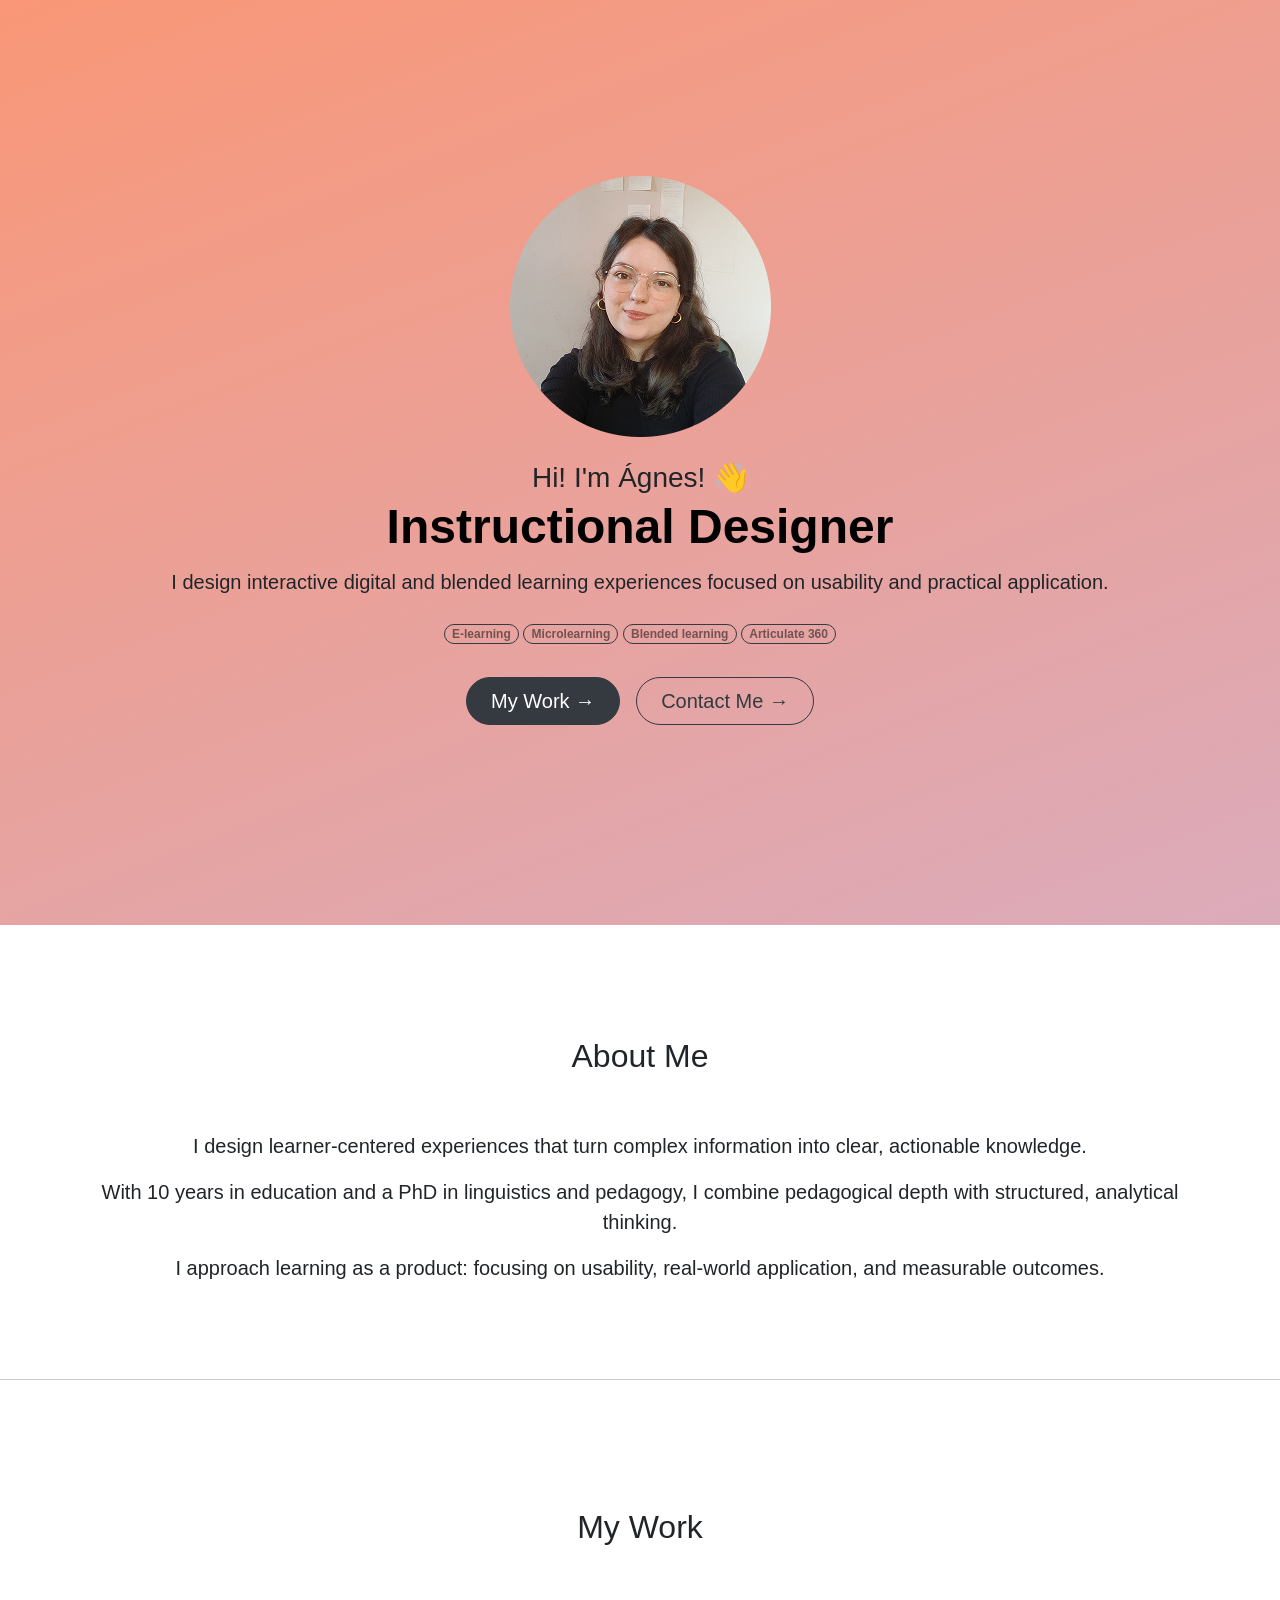
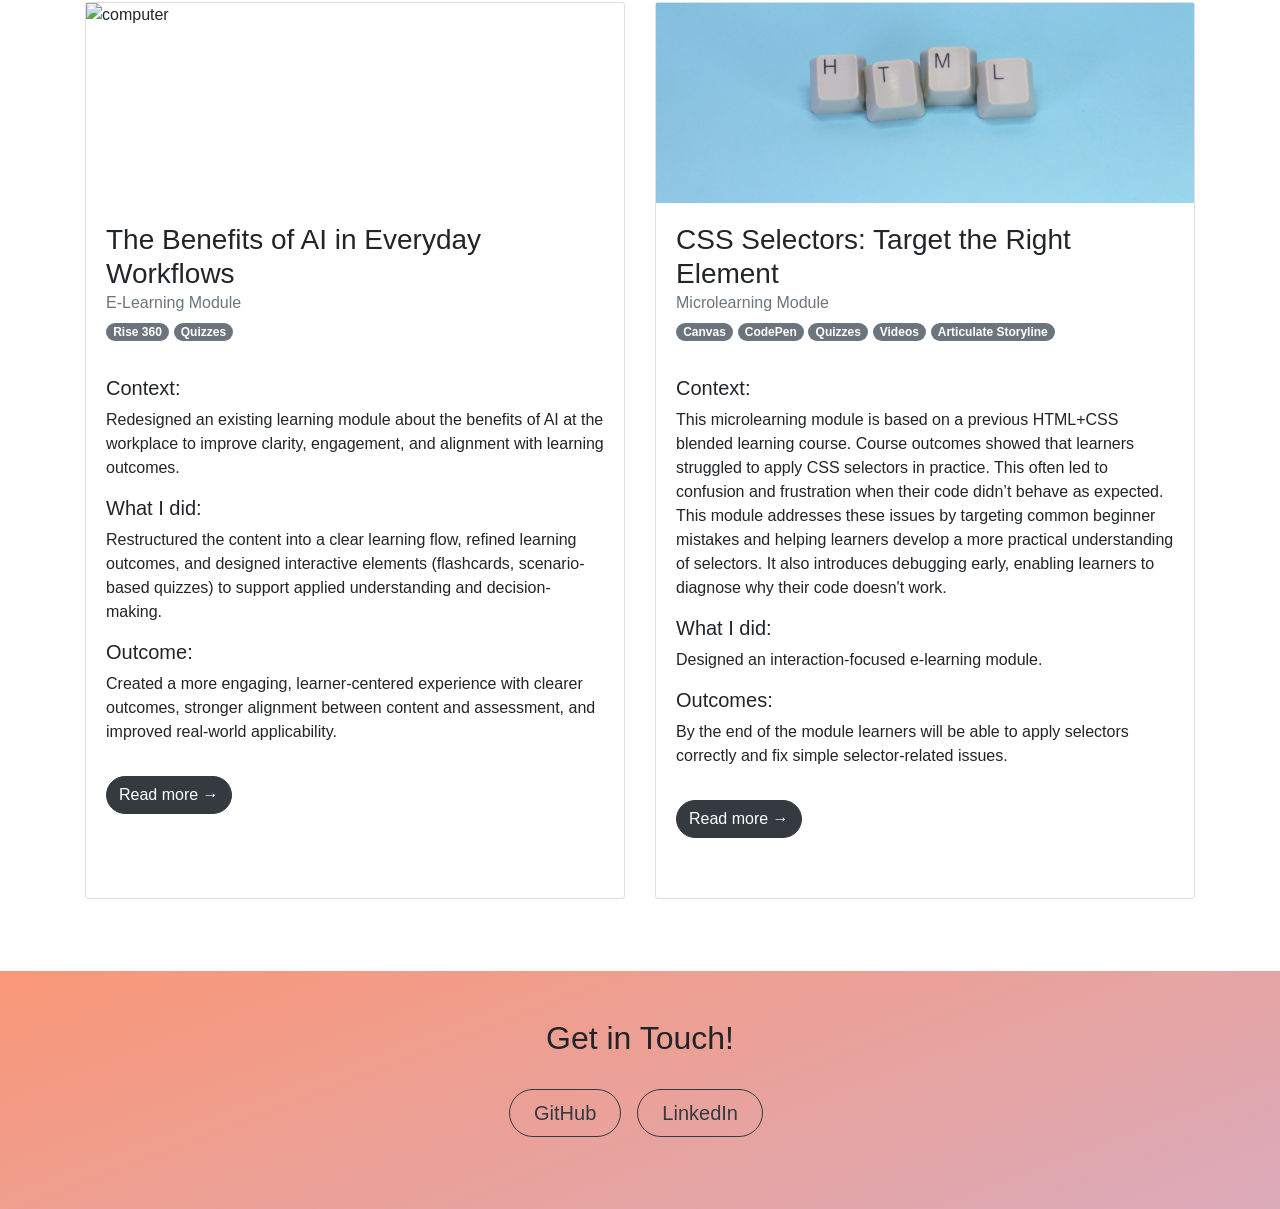
==== index.html @ 68474342 "Add files via upload" ====
<!DOCTYPE html>
<html lang="en">
<head>
    <meta charset="UTF-8">
    <meta name="viewport" content="width=device-width, initial-scale=1.0">
    <link href="https://cdn.jsdelivr.net/npm/bootstrap@5.3.0-alpha2/dist/css/bootstrap.min.css" rel="stylesheet" integrity="sha384-aFq/bzH65dt+w6FI2ooMVUpc+21e0SRygnTpmBvdBgSdnuTN7QbdgL+OapgHtvPp" crossorigin="anonymous">
    <link rel="stylesheet" href="https://cdn.jsdelivr.net/npm/bootstrap@4.0.0/dist/css/bootstrap.min.css" integrity="sha384-Gn5384xqQ1aoWXA+058RXPxPg6fy4IWvTNh0E263XmFcJlSAwiGgFAW/dAiS6JXm" crossorigin="anonymous">
    
    <link rel="stylesheet" href="style.css">
    <link rel="icon" type="image/x-icon" href="/images/favicon.svg">
    <title>Agnes Kocsis</title>
</head>
<body>
<!-- Hero -->
    <!-- https://getbootstrap.com/docs/5.3/examples/heroes/ -->
    <section id="hero" class="gradient-background">
        <div class="container">
            <div class="py-5 text-center">
                <img src="images/me.png" class="d-block mx-auto mb-4 img-fluid" alt="profile picture" loading="lazy">                    
                <h3>Hi! I'm Ágnes! 👋</h3>
                <p class="display-5 fw-bold text-body-emphasis lh-1 mb-3">Instructional Designer <!--creating learning for--></p>
                <!--p class="display-5 fw-bold text-body-emphasis lh-1 mb-3"><span class="highlight">&nbsp;real-world skills&nbsp;</span></p-->
                <p class="fs-5 text-body-primary">I design interactive digital and blended learning experiences focused on usability and practical application.</p>
                
                <div class="py-2">
                    <div class="badge badge-pill border border-dark text-black-50">E-learning</div>
                    <div class="badge badge-pill border border-dark text-black-50">Microlearning</div>
                    <div class="badge badge-pill border border-dark text-black-50">Blended learning</div>
                    <div class="badge badge-pill border border-dark text-black-50">Articulate 360</div>
                </div>

                <div class="py-4 d-grid gap-2 d-md-flex justify-content-md-center">
                    <a href="#portfolio"  class="btn btn-dark btn-lg px-4 me-md-2">My Work →</a>
                    <a href="#footer"  class="btn btn-outline-dark btn-lg px-4">Contact Me →</a>
                </div>
            </div>
        </div>
    </section>


<!-- About -->
 <section id="about" class="container portfolio">
    <h2 class="py-5 text-center">About Me</h2>
    <p class="fs-5 text-body-primary text-center">I design learner-centered experiences that turn complex information into clear, actionable knowledge.</p>
    <p class="fs-5 text-body-primary text-center">With 10 years in education and a PhD in linguistics and pedagogy, I combine pedagogical depth with structured, analytical thinking.</p>
    <p class="fs-5 text-body-primary text-center">I approach learning as a product: focusing on usability, real-world application, and measurable outcomes.</p>
 </section>

 <hr>

<!-- Portfolio -->
    <section id="portfolio" class="container portfolio">
        
        <h2 class="py-5 text-center">My Work</h2>

        <div class="row mb-2 gy-3">
            <div class="col-md-6">
                <div class="card flex-md-col mb-4 box-shadow h-100">
                    <img class="card-img-right flex-auto d-none d-md-block" src="images/ai_hand_light.PNG" alt="computer" style="height: 200px;">
                    <div class="card-body d-flex flex-column align-items-start">
                        <h3 class="mb-0">The Benefits of AI in Everyday Workflows</h3>
                            <div class="mb-1 text-muted">E-Learning Module</div>
                            <div>
                                <div class="badge badge-pill badge-secondary">Rise 360</div>
                                <div class="badge badge-pill badge-secondary">Quizzes</div>
                            </div>
                            <hr>
                            
                            <h5>Context:</h3>
                                <p card-text mb-auto>
                                    Redesigned an existing learning module about the benefits of AI at the workplace to improve clarity, engagement, and alignment with learning outcomes.
                                </p>
                            
                            <h5>What I did:</h3>
                                <p card-text mb-auto>Restructured the content into a clear learning flow, refined learning outcomes, and designed interactive elements (flashcards, scenario-based quizzes) to support applied understanding and decision-making.</p>
                            
                            <h5>Outcome:</h5>
                                <p card-text mb-auto>Created a more engaging, learner-centered experience with clearer outcomes, stronger alignment between content and assessment, and improved real-world applicability.</p>
                            
                            
                            <div class="py-3">
                                <a class="btn btn-dark" href="ai.html" target="_blank" >Read more →</a>
                            </div>
                    </div>
                </div>
            </div>

            <div class="col-md-6">
                <div class="card flex-md-col mb-4 box-shadow h-100">
                    <img class="card-img-right flex-auto d-none d-md-block" src="images/html.jpg" alt="computer" style="height: 200px;">
                    <div class="card-body d-flex flex-column align-items-start">
                        <h3 class="mb-0">CSS Selectors: Target the Right Element</h3>
                            <div class="mb-1 text-muted">Microlearning Module</div>
                            <div>
                                <!--div class="badge badge-pill badge-secondary">Rise 360</div>
                                <div class="badge badge-pill badge-secondary">Storyline 360</div>
                                <div class="badge badge-pill badge-secondary">Simulation</div-->
                                <div class="badge badge-pill badge-secondary">Canvas</div>
                                <div class="badge badge-pill badge-secondary">CodePen</div>
                                <div class="badge badge-pill badge-secondary">Quizzes</div>
                                <div class="badge badge-pill badge-secondary">Videos</div>
                                <div class="badge badge-pill badge-secondary">Articulate Storyline</div>
                            </div>
                            <hr>
                            <h5>Context:</h3>
                                <p card-text mb-auto>
                                    This microlearning module is based on a previous HTML+CSS blended learning course.
                                    Course outcomes showed that learners struggled to apply CSS selectors in practice.
                                    This often led to confusion and frustration when their code didn’t behave as expected.
                                    This module addresses these issues by targeting common beginner mistakes and helping learners develop a more practical understanding of selectors.
                                    It also introduces debugging early, enabling learners to diagnose why their code doesn't work.
                                </p>
                            <h5>What I did:</h3>
                                <p card-text mb-auto>Designed an interaction-focused e-learning module.</p>
                            <h5>Outcomes:</h3>
                                <p card-text mb-auto>By the end of the module learners will be able to apply selectors correctly and fix simple selector-related issues.</p>
                            <div class="py-3">
                                <a href="css-selectors.html"  class="btn btn-dark">Read more →</a>
                            </div>
                    </div>
                </div>
            </div>
        </div>
    </section>


<!-- Footer -->
  <section id="footer" class="gradient-background-footer">
    <div class="container">
      <footer class="py-5 text-center">
        <h2>Get in Touch!</h2>
        <div class="py-4 d-grid gap-2 d-md-flex justify-content-md-center">
            
            <a href="https://github.com/agnesks"  class="btn btn-outline-dark btn-lg px-4 me-md-2" target="_blank">
                <i class="fa-brands fa-github-alt"></i>
                GitHub
            </a>
            <a href="https://www.linkedin.com/in/kocsisagnes/"  class="btn btn-outline-dark btn-lg px-4 me-md-2" target="_blank">
                <i class="fa-brands fa-linkedin"></i>
                LinkedIn
            </a>
        </div>
    </div>

  </section>
    
<script src="https://kit.fontawesome.com/03b782bc3b.js" crossorigin="anonymous"></script>


</body>
</html>
---- style.css ----
.gradient-background {
  background: linear-gradient(-21deg, #C7B8EA, #DEA9B4, #F99777);
  background-size: 180% 180%;
  animation: gradient-animation 18s ease infinite;
  padding-bottom: 10%;
  padding-top: 10%;
}

.gradient-background-footer {
  background: linear-gradient(-21deg, #C7B8EA, #DEA9B4, #F99777);
  background-size: 180% 180%;
  animation: gradient-animation 18s ease infinite;
}

@keyframes gradient-animation {
  0% {
    background-position: 0% 50%;
  }
  50% {
    background-position: 100% 50%;
  }
  100% {
    background-position: 0% 50%;
  }
}

.portfolio{
    padding-top: 5%;
    padding-bottom: 5%;
}

.portfolio img{
  width: 100%;
  height: auto;
}

.icon-square {
  width: 3rem;
  height: 3rem;
  border-radius: 0.75rem;
}

.card-img-right{
    object-fit: cover;
}


.profile-img {
  height: 100px;
  border-radius: 50%;
}


 .highlighted-text {
    position: relative;
    display: inline-block;
    }

.highlighted-text::before {
    content: '';
    position: absolute;
    top: 45%;
    left: 0%;
    right: 0%;
    height: 60%;
    background-color: #DBBCBE;
    opacity: 0.6;
    box-shadow: 4px 4px 4px #0003;
    z-index: 0;
    border-radius: 4px;
}

.btn{
    border-radius: 100px;
}

.highlight{
    background-color: #f3d7cd;
    box-shadow: 4px 4px 4px #0003;
    border-radius: px;
    display: inline-block;
    position: relative;

}

hr{
  background-color:#353a40;
}
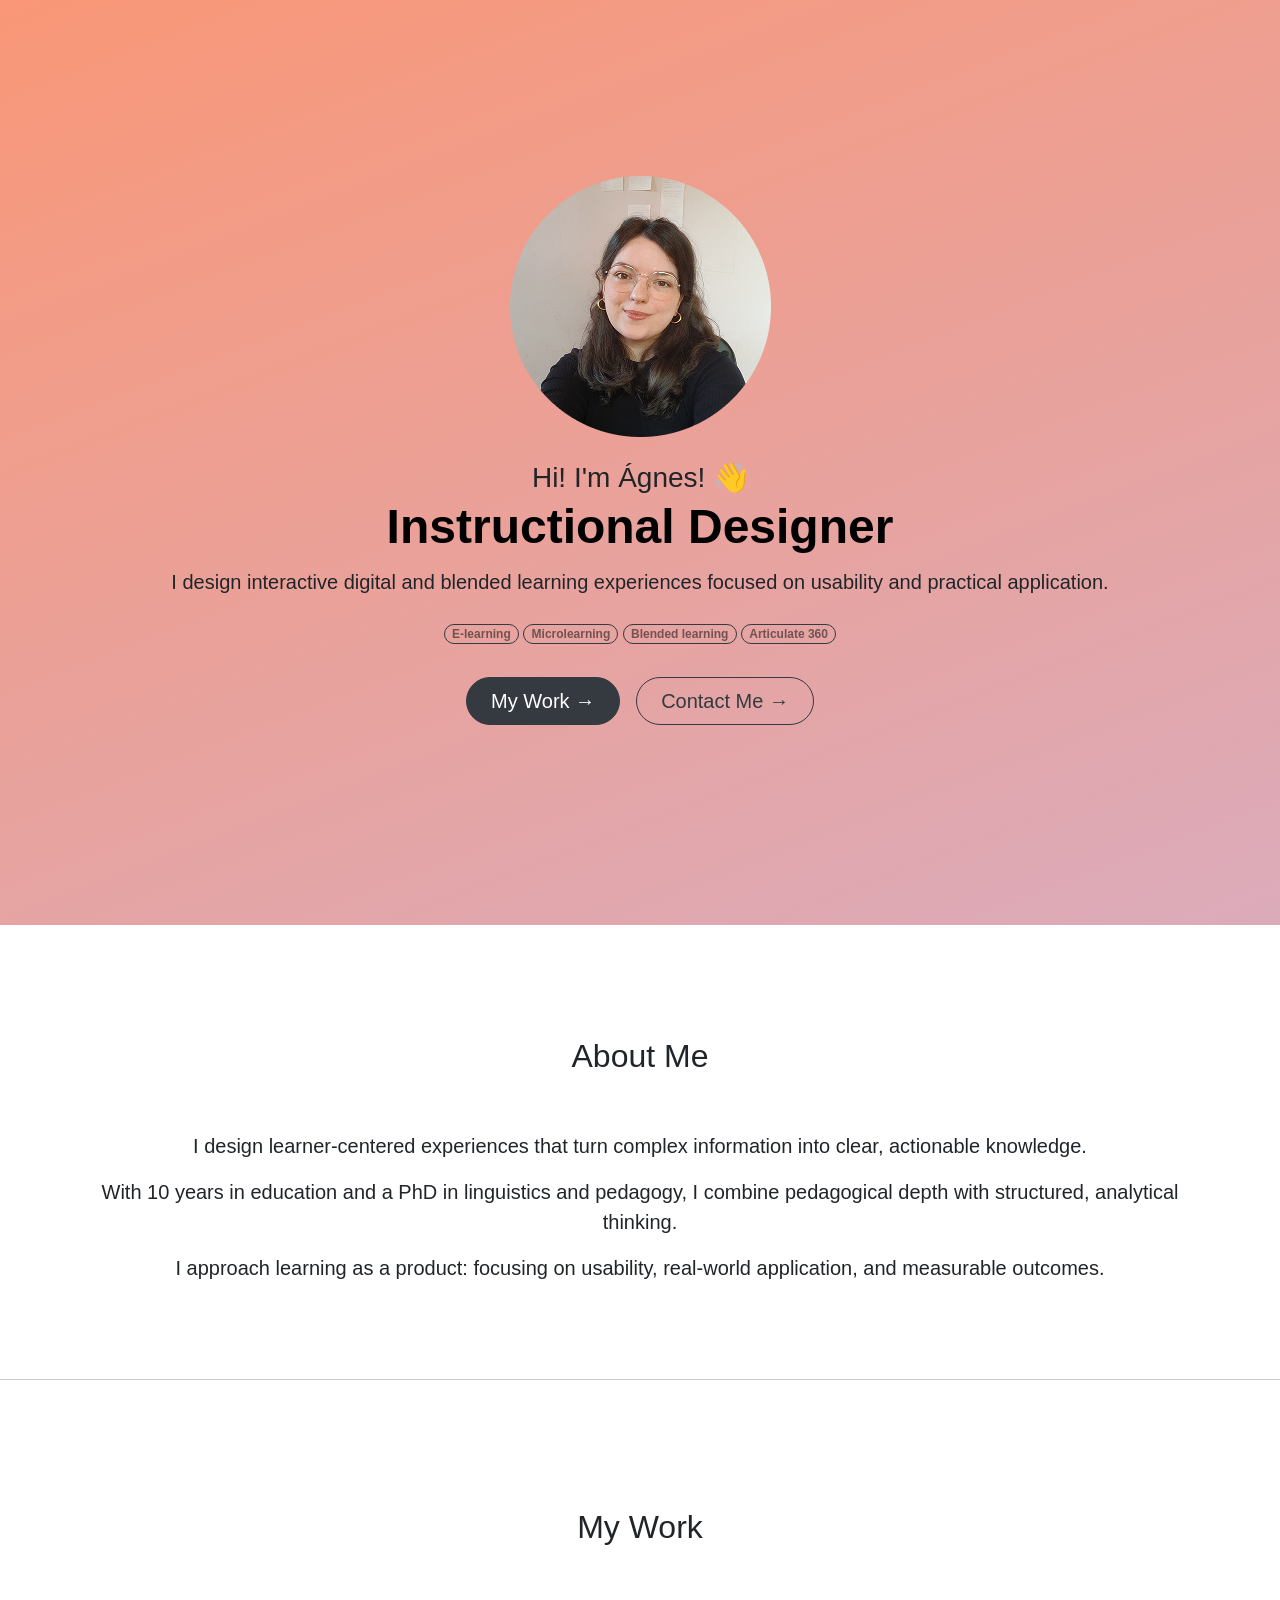
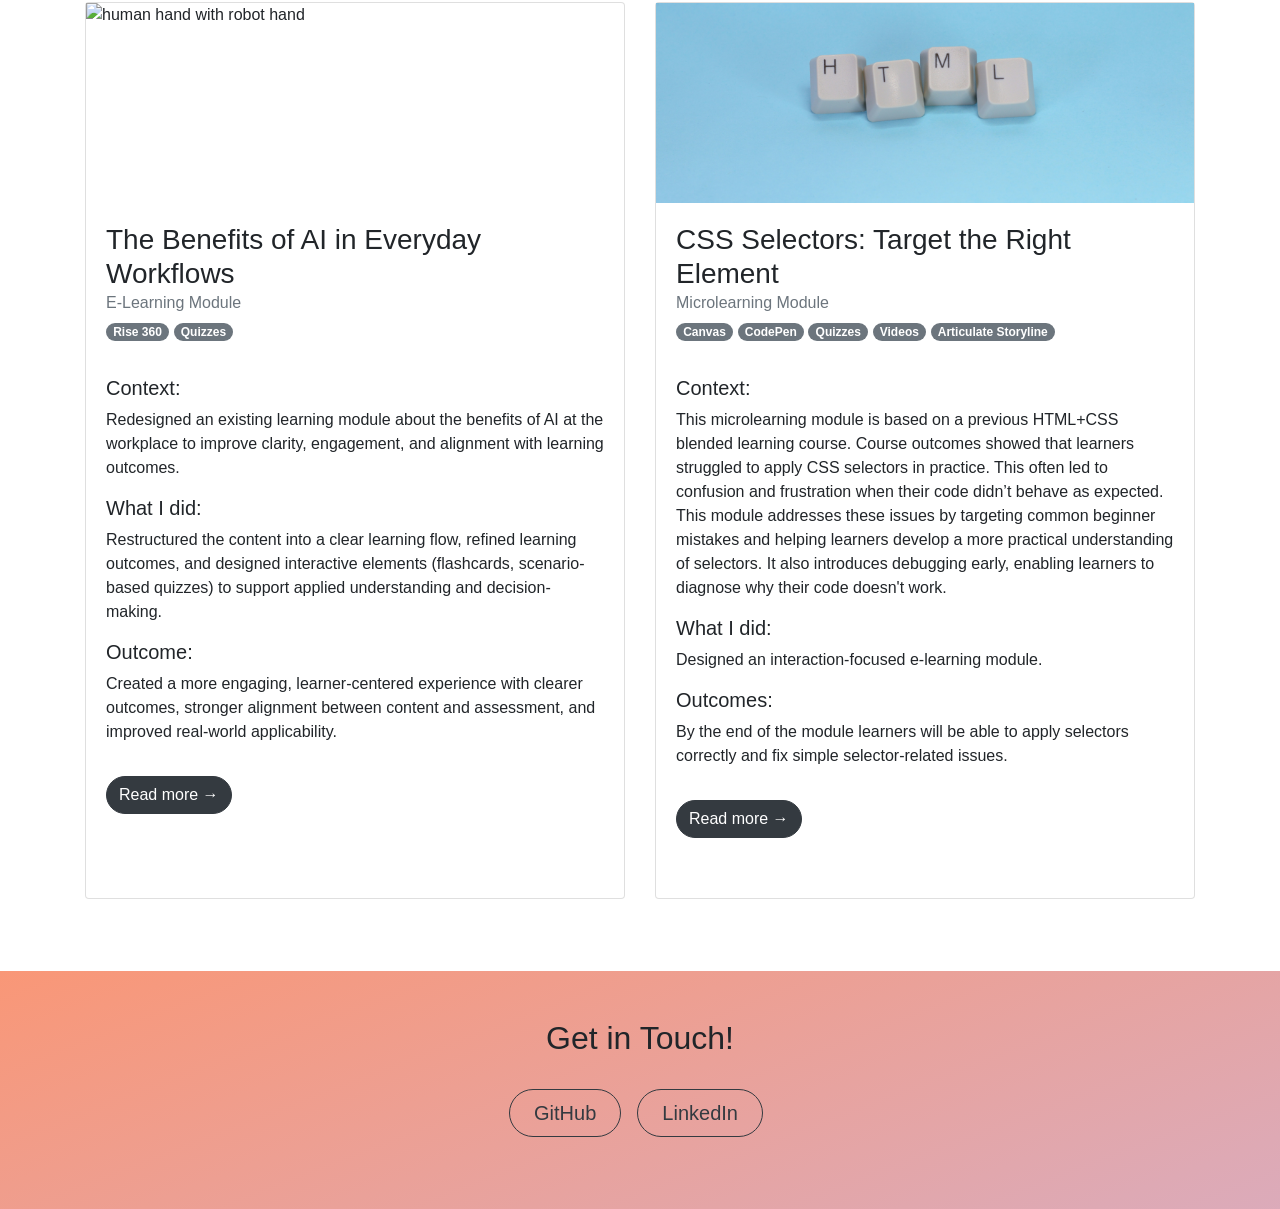
==== commit c21352c2: "Update index.html" ====
--- a/index.html
+++ b/index.html
@@ -56,7 +56,7 @@
         <div class="row mb-2 gy-3">
             <div class="col-md-6">
                 <div class="card flex-md-col mb-4 box-shadow h-100">
-                    <img class="card-img-right flex-auto d-none d-md-block" src="images/ai_hand_light.PNG" alt="computer" style="height: 200px;">
+                    <img class="card-img-right flex-auto d-none d-md-block" src="images/ai_hand_light.PNG" alt="human hand with robot hand" style="height: 200px;">
                     <div class="card-body d-flex flex-column align-items-start">
                         <h3 class="mb-0">The Benefits of AI in Everyday Workflows</h3>
                             <div class="mb-1 text-muted">E-Learning Module</div>
